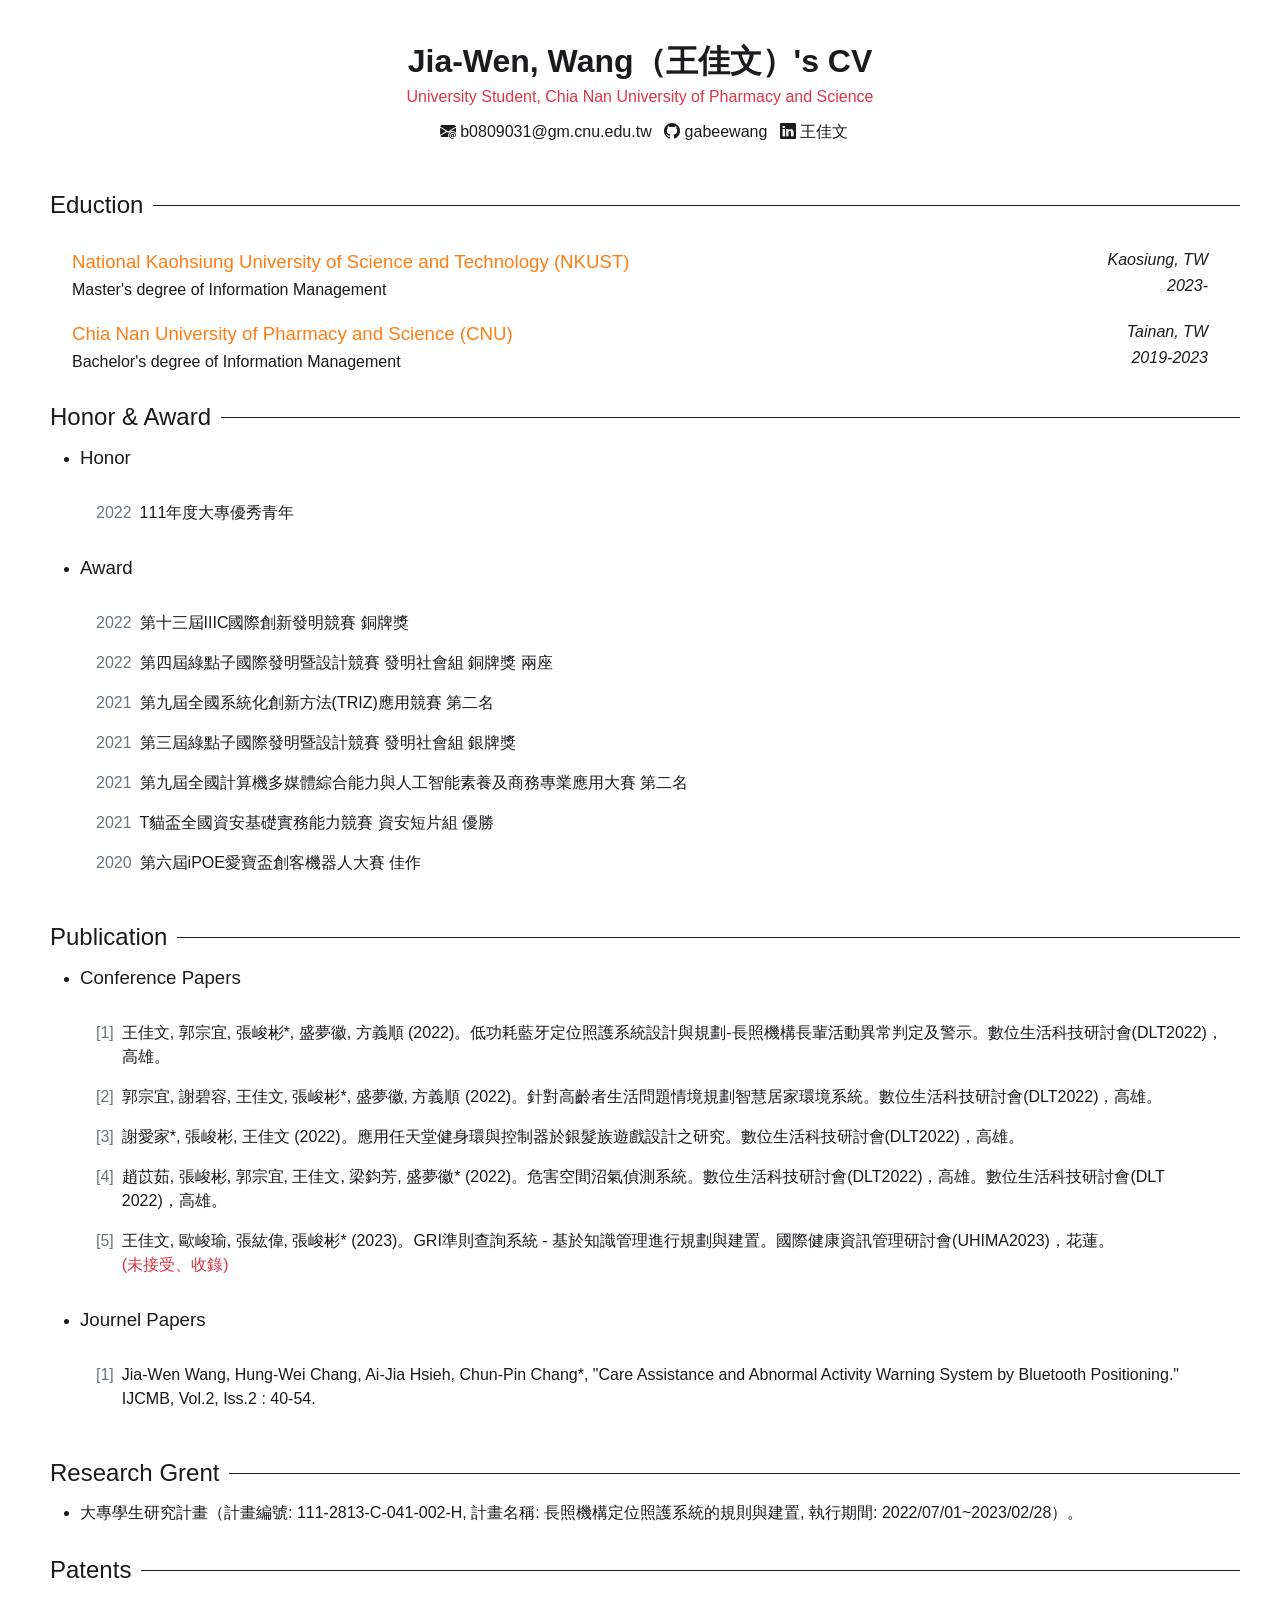
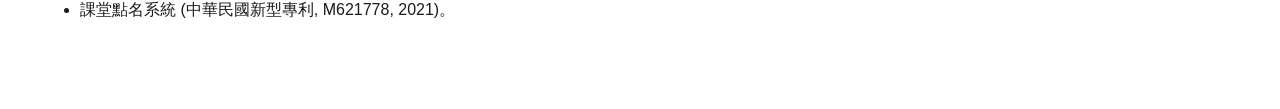
==== content/CV/index.html @ 3d3c3e47 "230419update" ====
<!DOCTYPE html>
<html lang="zh-tw">
<head>
  <title>wjw's CV</title>

  <meta charset="UTF-8">
  <meta http-equiv="X-UA-Compatible" content="IE=edge">
  <meta name="viewport" content="width=device-width, initial-scale=1.0">

  <!-- CSS -->

  <link rel="stylesheet" href="css/style.css">
  <link rel="stylesheet" href="css/style-framework.css">
  <link rel="stylesheet" href="https://cdn.jsdelivr.net/npm/bootstrap-icons@1.10.3/font/bootstrap-icons.css">
  
</head>
<body>
  <div id="container">
    <div id="Introduction">
      <p id="title">Jia-Wen, Wang（王佳文）'s CV</p>
      <p id="identity" class="mt-1">University Student, Chia Nan University of Pharmacy and Science</p>
      <p id="social-link" class="mt-3">
        <a href="mailto:b0809031@gm.cnu.edu.tw" class="bi bi-envelope-at-fill" target="_BLANK">&nbsp;b0809031@gm.cnu.edu.tw</a>
        <a href="https://github.com/gabeewang" class="bi bi-github" target="_BLANK">&nbsp;gabeewang</a>
        <a href="https://www.linkedin.com/in/%E4%BD%B3%E6%96%87-%E7%8E%8B-72261a20a/" class="bi bi-linkedin" target="_BLANK">&nbsp;王佳文</a>
      </p>
    </div>
    
    <div id="Eduction" class="mt-5">
      <p class="separate">
        <span class="separate-label">Eduction</span>
        <span class="separate-line"></span>
      </p>

      <div class="content">
        <div class="item d-flex">
          <p class="w-70 text-start">
            <span class="school-name d-block pb-1">National Kaohsiung University of Science and Technology (NKUST)</span>
            <span class="degree-name d-block pt-1">Master's degree of Information Management</span>
          </p>
          <p class="w-30 text-end f-style-italic">
            <span class="school-pos d-block pb-1">Kaosiung, TW</span>
            <span class="study-during d-block pt-1">2023-</span>
          </p>
        </div>

        <div class="item d-flex">
          <p class="w-70 text-start">
            <span class="school-name d-block pb-1">Chia Nan University of Pharmacy and Science (CNU)</span>
            <span class="degree-name d-block pt-1">Bachelor's degree of Information Management
            </span>
          </p>
          <p class="w-30 text-end f-style-italic">
            <span class="school-pos d-block pb-1">Tainan, TW</span>
            <span class="study-during d-block pt-1">2019-2023</span>
          </p>
        </div>
          
      </div>
    </div>
    
    <div id="HonorAward">
      <p class="separate">
        <span class="separate-label">Honor & Award</span>
        <span class="separate-line"></span>
      </p>
      <div class="content">
        <ul>
          <li><a>Honor</a>
            <ul>
              <li>
                <span class="year">2022</span>
                <span>111年度大專優秀青年</span>
              </li>
            </ul>
          </li>

          <li><a>Award</a>
            <ul>
              <li>
                <span class="year">2022</span>
                <span>第十三屆IIIC國際創新發明競賽 銅牌獎</span>
              </li>
              <li>
                <span class="year">2022</span>
                <span>第四屆綠點子國際發明暨設計競賽 發明社會組 銅牌獎 兩座</span>
              </li>
              <li>
                <span class="year">2021</span>
                <span>第九屆全國系統化創新方法(TRIZ)應用競賽 第二名</span>
              </li>
              <li>
                <span class="year">2021</span>
                <span>第三屆綠點子國際發明暨設計競賽 發明社會組 銀牌獎</span>
              </li>
              <li>
                <span class="year">2021</span>
                <span>第九屆全國計算機多媒體綜合能力與人工智能素養及商務專業應用大賽 第二名</span>
              </li>
              <li>
                <span class="year">2021</span>
                <span>T貓盃全國資安基礎實務能力競賽 資安短片組 優勝</span>
              </li>
              <li>
                <span class="year">2020</span>
                <span>第六屆iPOE愛寶盃創客機器人大賽 佳作</span>
              </li>
            </ul>
          </li>
        </ul>
      </div>
    </div>

    <div id="Publication">
      <p class="separate">
        <span class="separate-label">Publication</span>
        <span class="separate-line"></span>
      </p>
      <div class="content">
        <ul>
          <li><a>Conference Papers</a>
            <ul>
              <li>
                <span class="id">[1]</span>
                <span>王佳文, 郭宗宜, 張峻彬*, 盛夢徽, 方義順 (2022)。低功耗藍牙定位照護系統設計與規劃-長照機構長輩活動異常判定及警示。數位生活科技研討會(DLT2022)，高雄。</span>
              </li>
              <li>
                <span class="id">[2]</span>
                <span>郭宗宜, 謝碧容, 王佳文, 張峻彬*, 盛夢徽, 方義順 (2022)。針對高齡者生活問題情境規劃智慧居家環境系統。數位生活科技研討會(DLT2022)，高雄。</span>
              </li>
              <li>
                <span class="id">[3]</span>
                <span>謝愛家*, 張峻彬, 王佳文 (2022)。應用任天堂健身環與控制器於銀髮族遊戲設計之研究。數位生活科技研討會(DLT2022)，高雄。</span>
              </li>
              <li>
                <span class="id">[4]</span>
                <span>趙苡茹, 張峻彬, 郭宗宜, 王佳文, 梁鈞芳, 盛夢徽* (2022)。危害空間沼氣偵測系統。數位生活科技研討會(DLT2022)，高雄。數位生活科技研討會(DLT 2022)，高雄。</span>
              </li>
              <li>
                <span class="id">[5]</span>
                <span>王佳文, 歐峻瑜, 張紘偉, 張峻彬* (2023)。GRI準則查詢系統 - 基於知識管理進行規劃與建置。國際健康資訊管理研討會(UHIMA2023)，花蓮。<rm style="color: var(--cl-red)"><br>(未接受、收錄)</rm></span>
              </li>
            </ul>
          </li>
          <li><a>Journel Papers</a>
            <ul>
              <li>
                <span class="id">[1]</span>
                <span>Jia-Wen Wang, Hung-Wei Chang, Ai-Jia Hsieh, Chun-Pin Chang*, "Care Assistance and Abnormal Activity Warning System by Bluetooth Positioning." IJCMB, Vol.2, Iss.2 : 40-54.</span>
              </li>
            </ul>
          </li>
        </ul>
      </div>
    </div>

    <div id="Grent">
      <p class="separate">
        <span class="separate-label">Research Grent</span>
        <span class="separate-line"></span>
      </p>
      <div class="content">
        <ul>
          <li> 大專學生研究計畫（計畫編號: 111-2813-C-041-002-H, 計畫名稱: 長照機構定位照護系統的規則與建置, 執行期間: 2022/07/01~2023/02/28）。</li>
        </ul>
      </div>
    </div>

    <div id="Patents" class="pt-3">
      <p class="separate">
        <span class="separate-label">Patents</span>
        <span class="separate-line"></span>
      </p>
      <div class="content">
        <ul>
          <li><span>課堂點名系統 (中華民國新型專利, M621778, 2021)。</span></li>
        </ul>
      </div>
    </div>
  </div>
</body>
</html>
---- content/CV/css/style.css ----
:root {
    /* font size(fs) */
    --fs-xxl: 24pt;
    --fs-xl: 18pt;
    --fs-lg: 14pt;
    --fs-md: 12pt;
    --fs-sm: 10pt;

    --cl-black: #1A1A1F;
    --cl-gray: #6C757D;
    --cl-red: #DC3545;
    --cl-orange: #FD7E14;
}

/* RWD */
@media only screen and (max-width: 576px) {
    #social-link a {
        display: block;
        margin-top: 0.5rem
    }

}

body {
    font-family: Arial, Helvetica, sans-serif, DFKai-sb;
    color: var(--cl-black)
}

p {
    margin: 0 auto
}

a {
    color: var(--cl-black);
    text-decoration: none
}

ul li a {
    font-size: var(--fs-lg);
}

ul li ul {
    padding: 1.5rem 1rem;
    font-size: var(--fs-md);
    list-style: none
}

ul li ul li {
    display: flex;
    padding: 0.5rem 0;
    line-height: 18pt;
}

#container {
    padding: 2rem 2rem 4rem 2rem
}

#title {
    text-align: center;
    font-size: var(--fs-xxl);
    font-weight: bolder;

}

#identity {
    text-align: center;
    color: var(--cl-red)
}

#social-link {
    text-align: center;

}

#social-link a {
    margin-left: 0.5rem
}


/* class selector */

#Eduction .content {
    padding: 0.5rem 2rem 2rem 2rem
}

#Eduction .item {
    justify-content: start;
    margin-top: 1.5rem
}

#HonorAward .item {
    padding: 1.5rem 0
}

#Publication .content {}

.separate {
    display: flex;
    align-items: center
}

.separate .separate-label {
    margin: 0 10px;
    font-size: var(--fs-xl);
}

.separate-line {
    flex: 1;
    height: 1px;
    background-color: var(--cl-black)
}

.school-name {
    font-size: var(--fs-lg);
    color: var(--cl-orange)
}

.degress-name {}

.year {
    color: var(--cl-gray);
    padding-right: 0.5rem
}

.id {
    color: var(--cl-gray);
    padding-right: 0.5rem
}
---- content/CV/css/style-framework.css ----
:root{
  --rem-1: 0.25rem;
  --rem-2: 0.5rem;
  --rem-3: 1rem;
  --rem-4: 2rem;
  --rem-5: 3rem;
}

/* display */
.d-flex{display: flex}.d-block{display: block}
/* margin */
.m-1 {margin: var(--rem-1)}.m-2 {margin: var(--rem-2)}.m-3 {margin: var(--rem-3)}.m-4 {margin: var(--rem-4)}.m-5 {margin: var(--rem-5)}

/* margin top */
.mt-1 {margin-top: var(--rem-1)}.mt-2 {margin-top: var(--rem-2)}.mt-3 {margin-top: var(--rem-3)}.mt-4 {margin-top: var(--rem-4)}.mt-5 {margin-top: var(--rem-5)}
/* margin bottom */
.mb-1 {margin-bottom: var(--rem-1)}.mb-2 {margin-bottom: var(--rem-2)}.mb-3 {margin-bottom: var(--rem-3)}.mb-4 {margin-bottom: var(--rem-4)}.mb-5 {margin-bottom: var(--rem-5)}
/* margin left */
.ms-1 {margin-left: var(--rem-1)}.ms-2 {margin-left: var(--rem-2)}.ms-3 {margin-left: var(--rem-3)}.ms-4 {margin-left: var(--rem-4)}.ms-5 {margin-left: var(--rem-5)}
/* margin rigt */
.me-1 {margin-right: var(--rem-1)}.me-2 {margin-right: var(--rem-2)}.me-3 {margin-right: var(--rem-3)}.me-4 {margin-right: var(--rem-4)}.me-5 {margin-right: var(--rem-5)}

/* padding */
.p-1 {padding: var(--rem-1)}.p-2 {padding: var(--rem-2)}.p-3 {padding: var(--rem-3)}.p-4 {padding: var(--rem-4)}.p-5 {padding: var(--rem-5)}
/* padding top */
.pt-1 {padding-top: var(--rem-1)}.pt-2 {padding-top: var(--rem-2)}.pt-3 {padding-top: var(--rem-3)}.pt-4 {padding-top: var(--rem-4)}.pt-5 {padding-top: var(--rem-5)}
/* padding bottom */
.pb-1 {padding-bottom: var(--rem-1)}.pb-2 {padding-bottom: var(--rem-2)}.pb-3 {padding-bottom: var(--rem-3)}.pb-4 {padding-bottom: var(--rem-4)}.pb-5 {padding-bottom: var(--rem-5)}
/* padding left */
.ps-1 {padding-left: var(--rem-1)}.ps-2 {padding-left: var(--rem-2)}.ps-3 {padding-left: var(--rem-3)}.ps-4 {padding-left: var(--rem-4)}.ps-5 {padding-left: var(--rem-5)}
/* padding rigt */
.pe-1 {padding-right: var(--rem-1)}.pe-2 {padding-right: var(--rem-2)}.pe-3 {padding-right: var(--rem-3)}.pe-4 {padding-right: var(--rem-4)}.pe-5 {padding-right: var(--rem-5)}

/* width (%) */
.w-30{width: 30%}.w-70{width: 70%}

/* justify-content */
.j-content-start{justify-content: start}.j-content-end{justify-content: end}

/* font style */
.f-style-italic{font-style: italic}

/* text-align */
.text-start{text-align: start}.text-center{text-align: center}.text-end{text-align: end}

/* list-style */
.l-style-none{list-style: none}
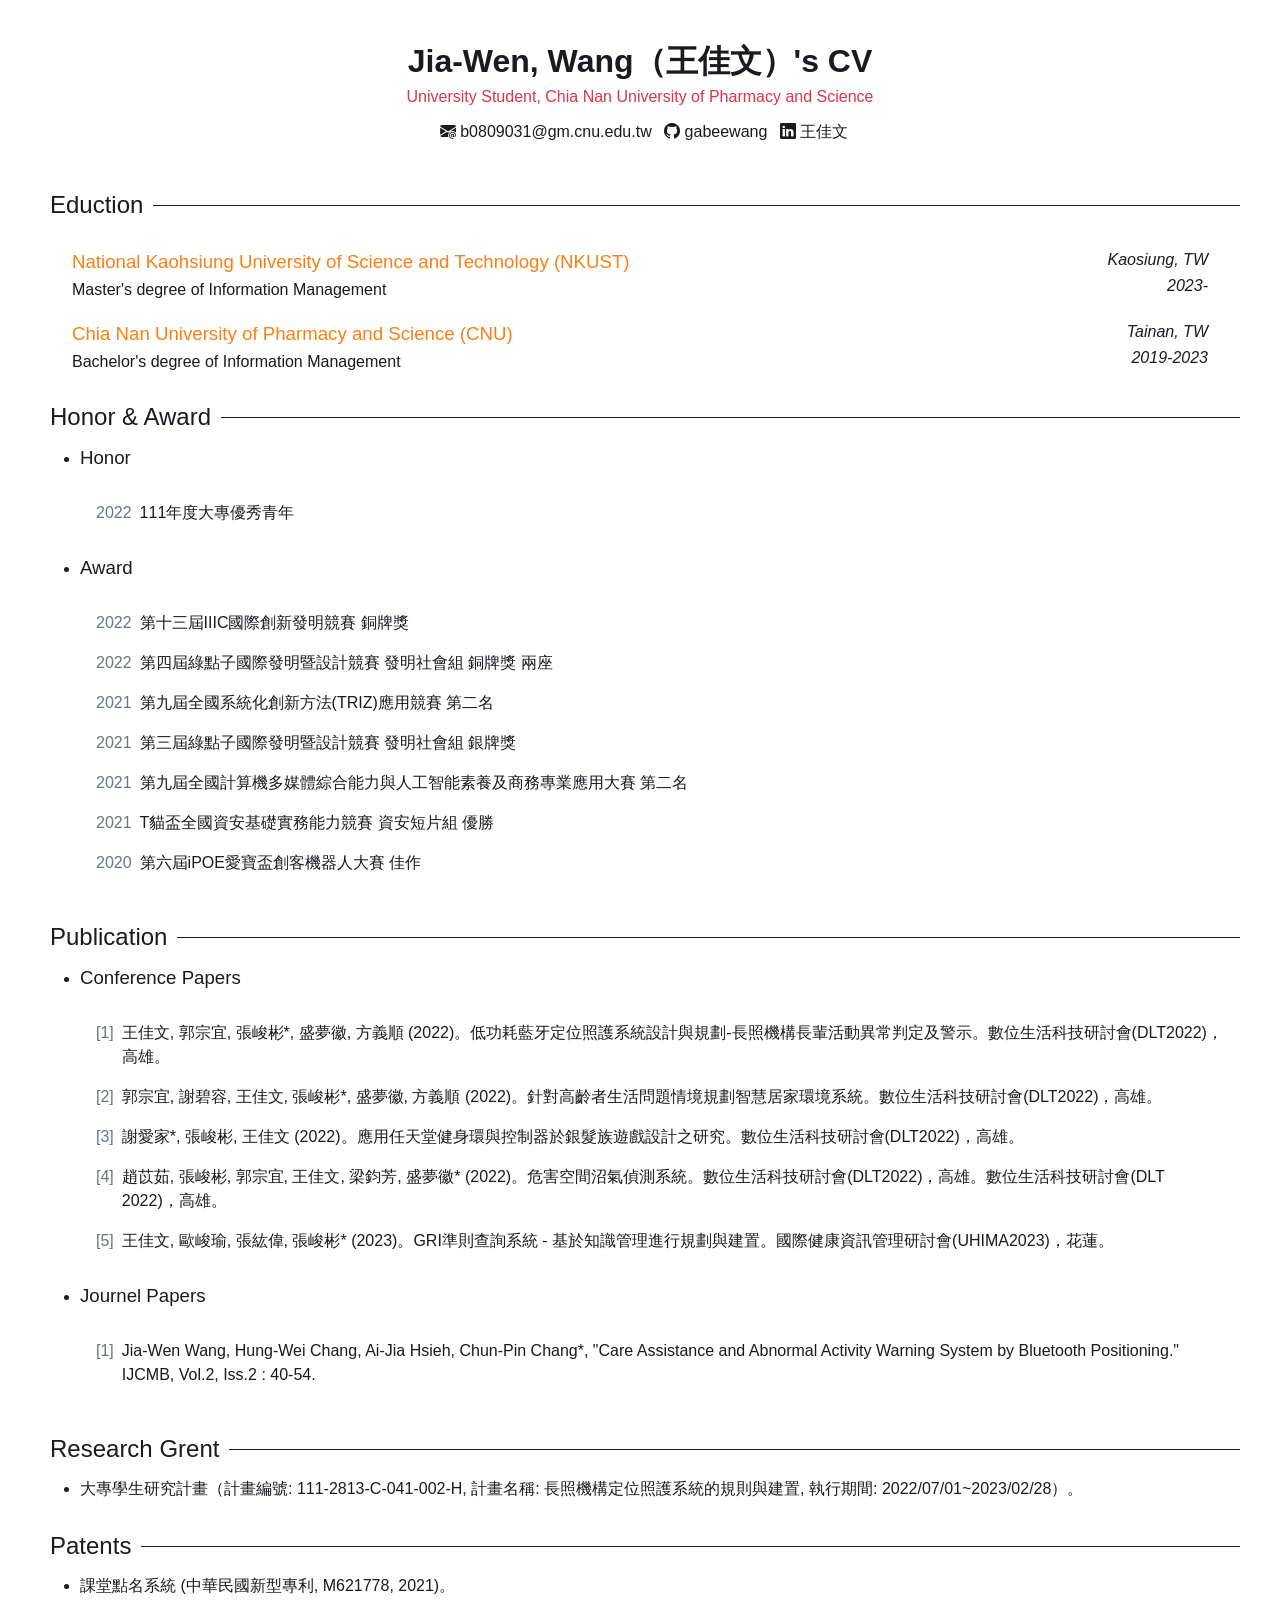
==== commit 1b995744: "230503update" ====
--- a/content/CV/index.html
+++ b/content/CV/index.html
@@ -138,7 +138,7 @@
               </li>
               <li>
                 <span class="id">[5]</span>
-                <span>王佳文, 歐峻瑜, 張紘偉, 張峻彬* (2023)。GRI準則查詢系統 - 基於知識管理進行規劃與建置。國際健康資訊管理研討會(UHIMA2023)，花蓮。<rm style="color: var(--cl-red)"><br>(未接受、收錄)</rm></span>
+                <span>王佳文, 歐峻瑜, 張紘偉, 張峻彬* (2023)。GRI準則查詢系統 - 基於知識管理進行規劃與建置。國際健康資訊管理研討會(UHIMA2023)，花蓮。</span>
               </li>
             </ul>
           </li>
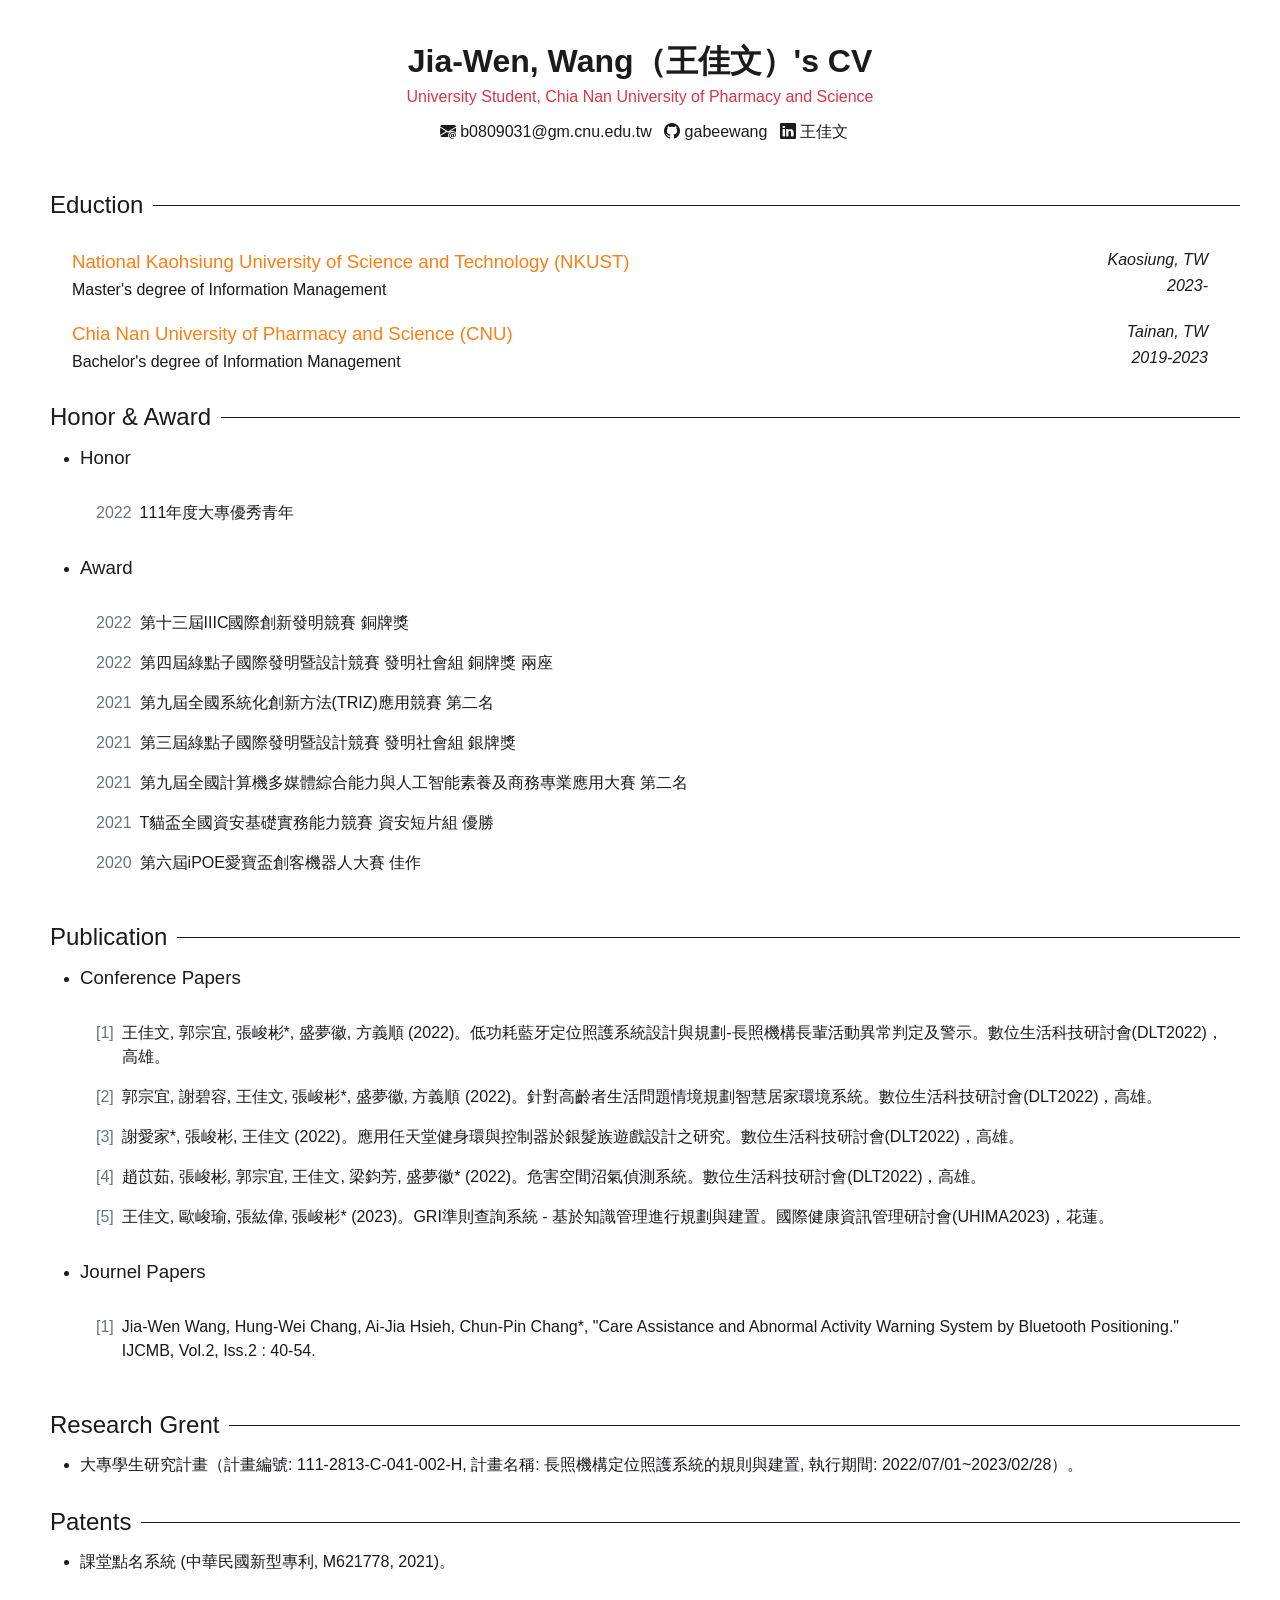
==== commit 1fc15740: "Update index.html" ====
--- a/content/CV/index.html
+++ b/content/CV/index.html
@@ -134,7 +134,7 @@
               </li>
               <li>
                 <span class="id">[4]</span>
-                <span>趙苡茹, 張峻彬, 郭宗宜, 王佳文, 梁鈞芳, 盛夢徽* (2022)。危害空間沼氣偵測系統。數位生活科技研討會(DLT2022)，高雄。數位生活科技研討會(DLT 2022)，高雄。</span>
+                <span>趙苡茹, 張峻彬, 郭宗宜, 王佳文, 梁鈞芳, 盛夢徽* (2022)。危害空間沼氣偵測系統。數位生活科技研討會(DLT2022)，高雄。</span>
               </li>
               <li>
                 <span class="id">[5]</span>
@@ -179,4 +179,4 @@
     </div>
   </div>
 </body>
-</html>+</html>
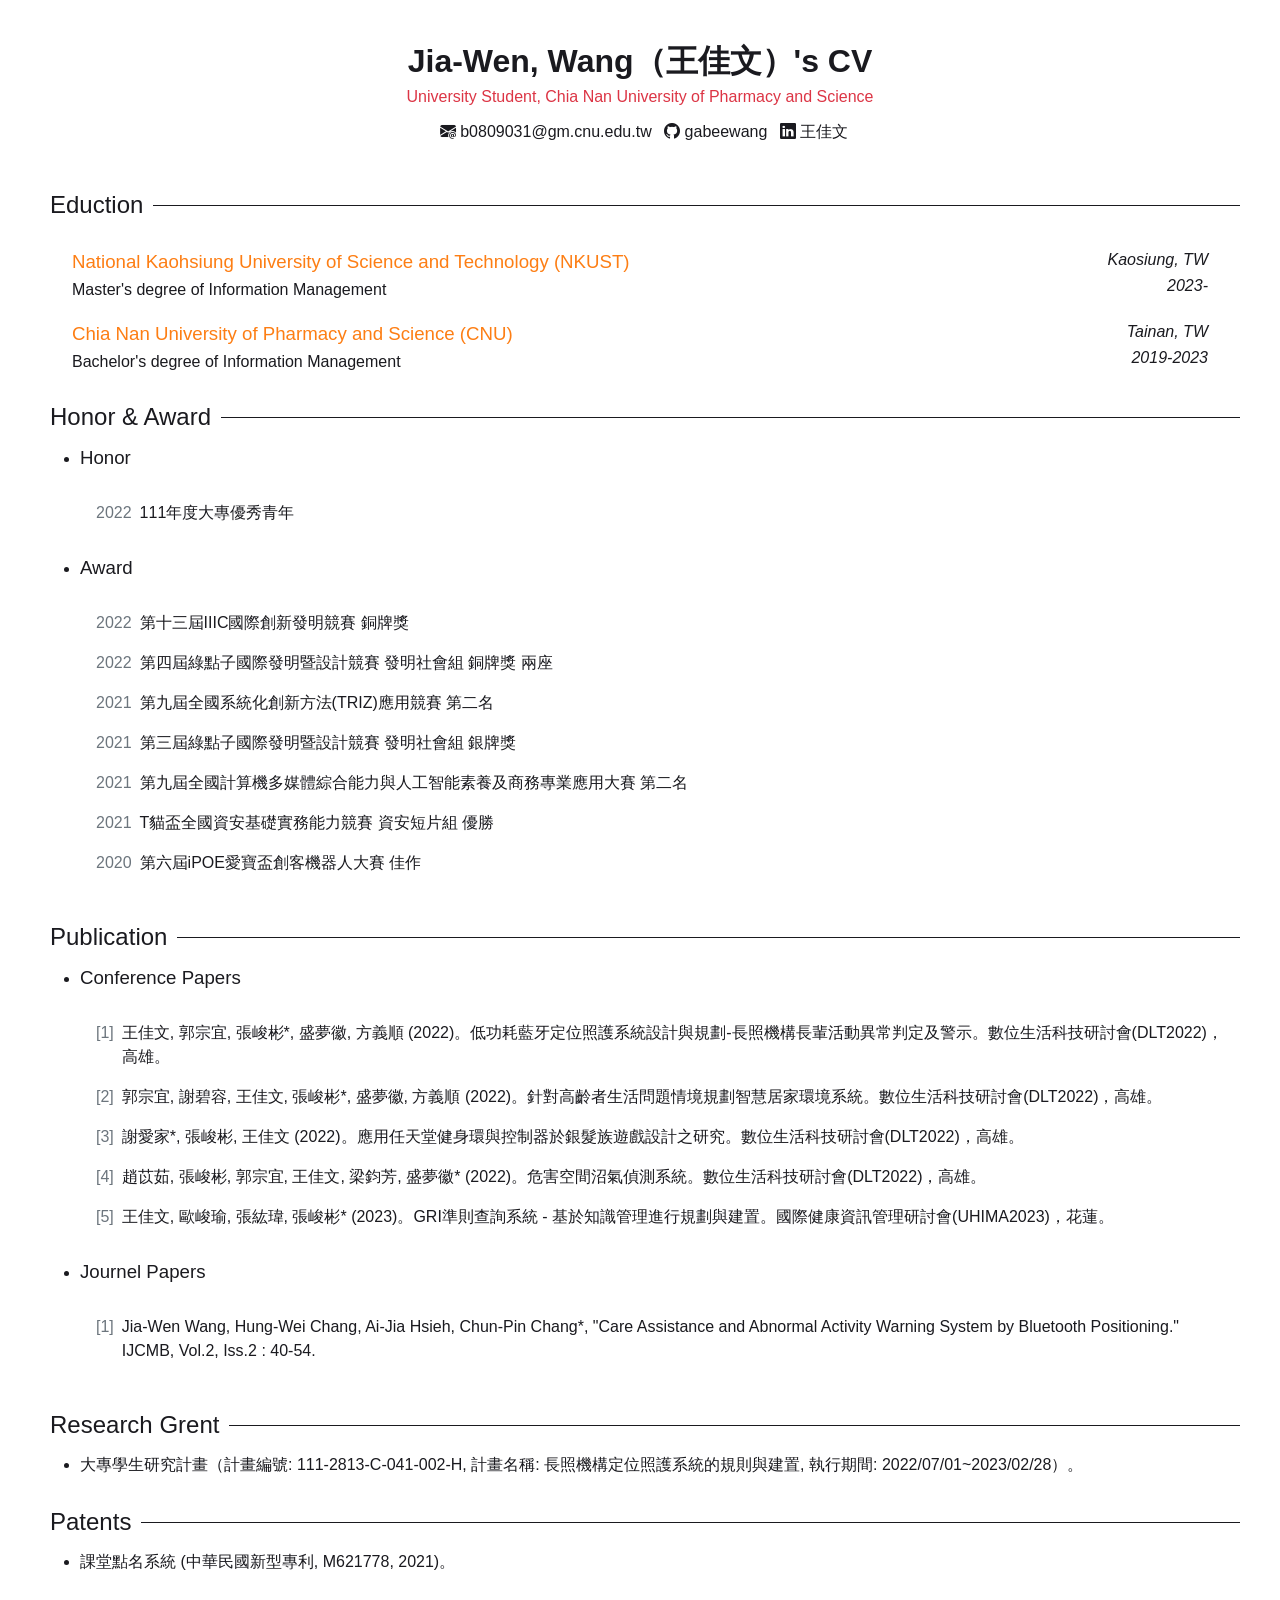
==== commit 0b1351fb: "Update index.html" ====
--- a/content/CV/index.html
+++ b/content/CV/index.html
@@ -138,7 +138,7 @@
               </li>
               <li>
                 <span class="id">[5]</span>
-                <span>王佳文, 歐峻瑜, 張紘偉, 張峻彬* (2023)。GRI準則查詢系統 - 基於知識管理進行規劃與建置。國際健康資訊管理研討會(UHIMA2023)，花蓮。</span>
+                <span>王佳文, 歐峻瑜, 張紘瑋, 張峻彬* (2023)。GRI準則查詢系統 - 基於知識管理進行規劃與建置。國際健康資訊管理研討會(UHIMA2023)，花蓮。</span>
               </li>
             </ul>
           </li>
